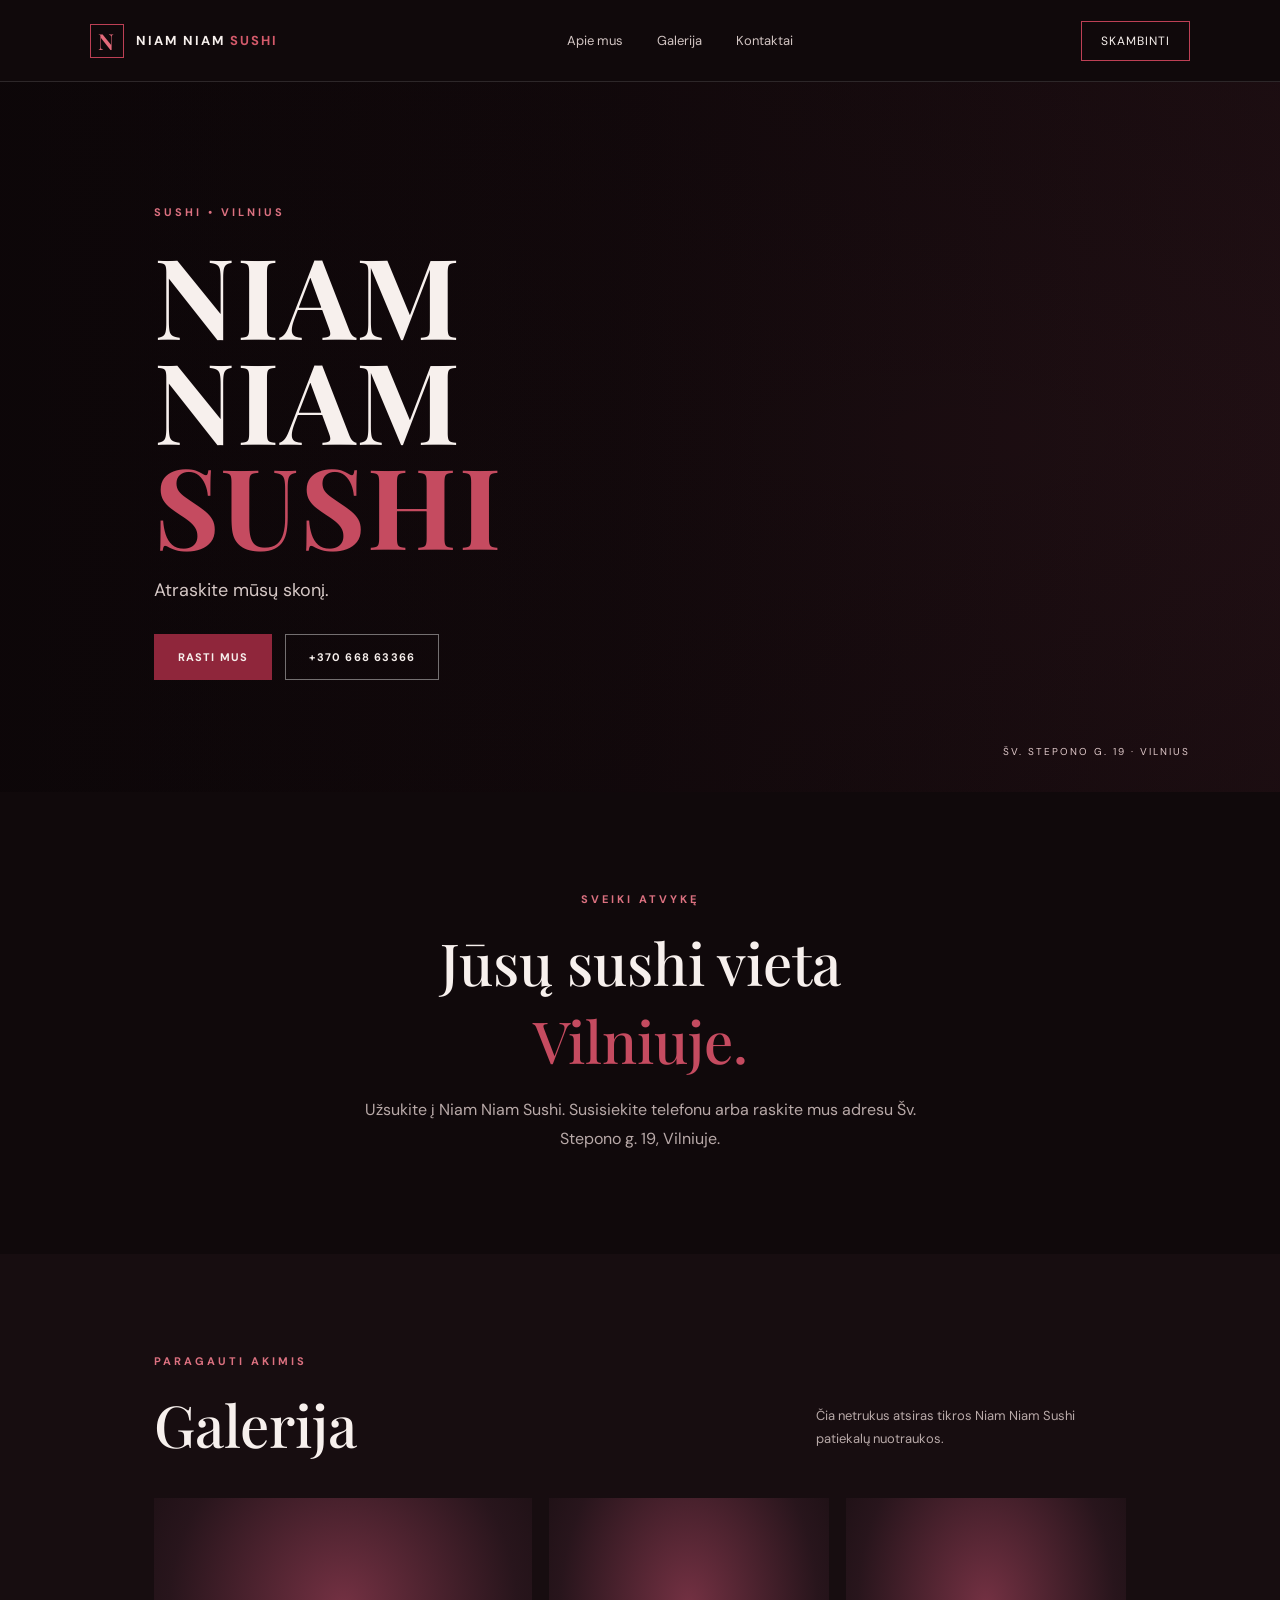
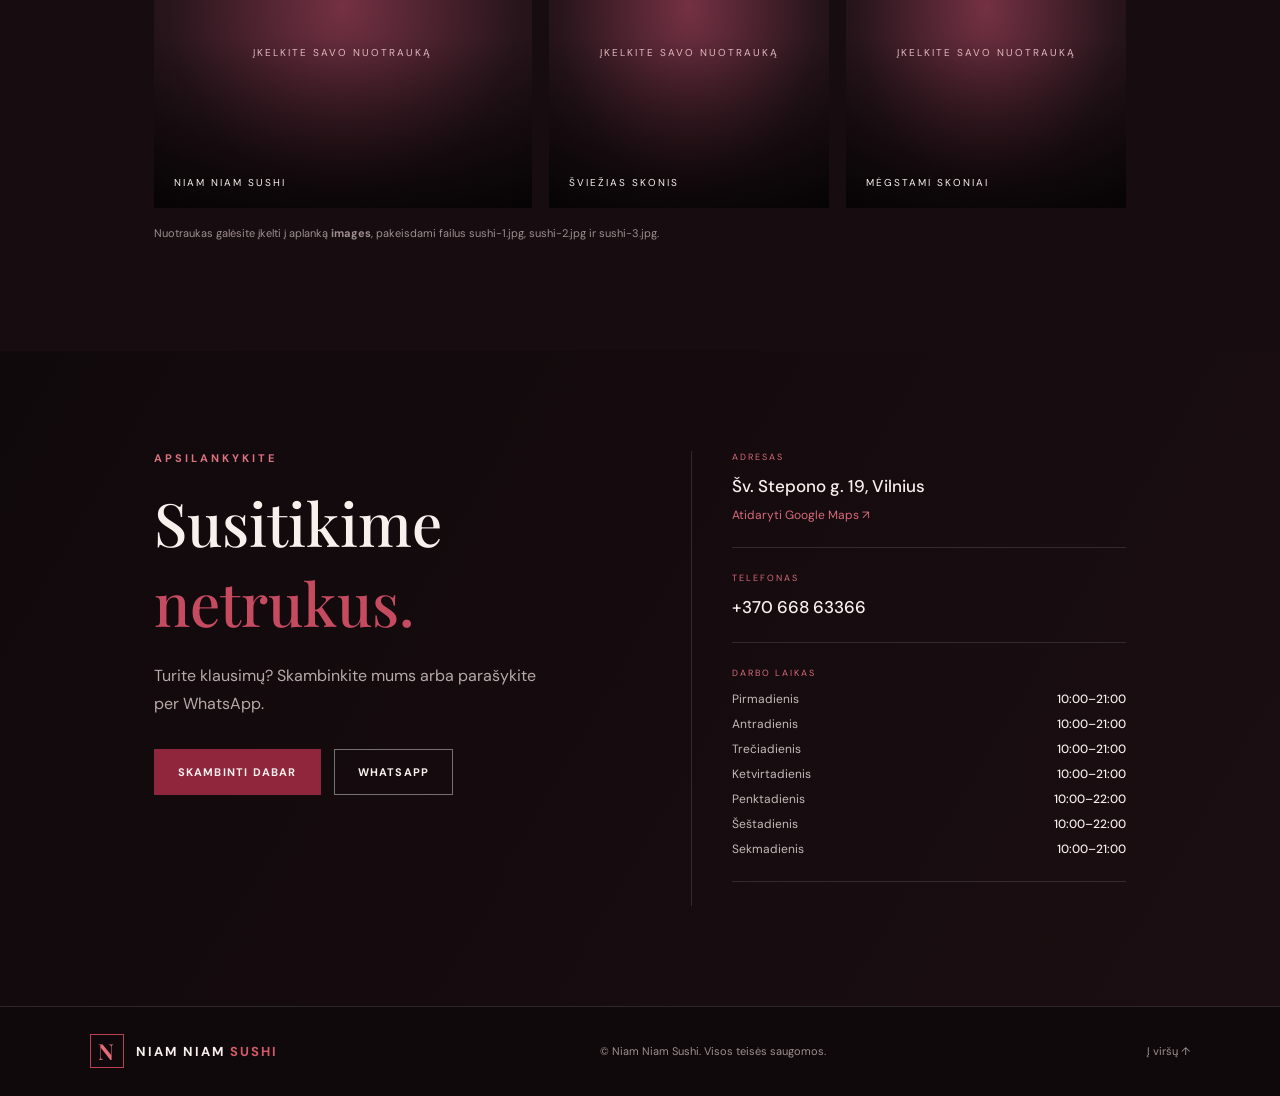
==== index.html @ 1e852a5a "Add files via upload" ====
<!doctype html>
<html lang="lt">
<head>
  <meta charset="utf-8">
  <meta name="viewport" content="width=device-width, initial-scale=1">
  <meta name="theme-color" content="#13090c">
  <meta name="description" content="Niam Niam Sushi – sushi Vilniuje. Peržiūrėkite informaciją, susisiekite ir raskite mus Šv. Stepono g. 19.">
  <title>Niam Niam Sushi | Sushi Vilniuje</title>
  <link rel="stylesheet" href="style.css">
</head>
<body>
  <header class="topbar">
    <a class="brand" href="#pradzia" aria-label="Niam Niam Sushi – pradžia">
      <span class="brand-mark">N</span>
      <span>NIAM NIAM <em>SUSHI</em></span>
    </a>
    <nav aria-label="Pagrindinis meniu">
      <a href="#apie">Apie mus</a>
      <a href="#galerija">Galerija</a>
      <a href="#kontaktai">Kontaktai</a>
    </nav>
    <a class="nav-call" href="tel:+37066863366">Skambinti</a>
  </header>

  <main>
    <section class="hero" id="pradzia">
      <div class="hero-shade"></div>
      <div class="hero-content">
        <p class="eyebrow">SUSHI • VILNIUS</p>
        <h1>NIAM NIAM<br><span>SUSHI</span></h1>
        <p class="hero-copy">Atraskite mūsų skonį.</p>
        <div class="hero-actions">
          <a class="button button-primary" href="#kontaktai">Rasti mus</a>
          <a class="button button-outline" href="tel:+37066863366">+370 668 63366</a>
        </div>
      </div>
      <div class="hero-note">ŠV. STEPONO G. 19 · VILNIUS</div>
    </section>

    <section class="intro section" id="apie">
      <div class="section-kicker">SVEIKI ATVYKĘ</div>
      <h2>Jūsų sushi vieta <span>Vilniuje.</span></h2>
      <p class="intro-text">Užsukite į Niam Niam Sushi. Susisiekite telefonu arba raskite mus adresu Šv. Stepono g. 19, Vilniuje.</p>
    </section>

    <section class="gallery section" id="galerija">
      <div class="section-heading">
        <div>
          <div class="section-kicker">PARAGAUTI AKIMIS</div>
          <h2>Galerija</h2>
        </div>
        <p>Čia netrukus atsiras tikros Niam Niam Sushi patiekalų nuotraukos.</p>
      </div>
      <div class="photo-grid">
        <figure class="photo photo-large">
          <img src="images/sushi-1.jpg" alt="Niam Niam Sushi patiekalas" onerror="this.style.display='none'; this.parentElement.classList.add('photo-placeholder');">
          <figcaption>NIAM NIAM SUSHI</figcaption>
        </figure>
        <figure class="photo">
          <img src="images/sushi-2.jpg" alt="Sushi patiekalas" onerror="this.style.display='none'; this.parentElement.classList.add('photo-placeholder');">
          <figcaption>ŠVIEŽIAS SKONIS</figcaption>
        </figure>
        <figure class="photo">
          <img src="images/sushi-3.jpg" alt="Sushi rinkinys" onerror="this.style.display='none'; this.parentElement.classList.add('photo-placeholder');">
          <figcaption>MĖGSTAMI SKONIAI</figcaption>
        </figure>
      </div>
      <p class="photo-tip">Nuotraukas galėsite įkelti į aplanką <strong>images</strong>, pakeisdami failus sushi-1.jpg, sushi-2.jpg ir sushi-3.jpg.</p>
    </section>

    <section class="contact section" id="kontaktai">
      <div class="contact-copy">
        <div class="section-kicker">APSILANKYKITE</div>
        <h2>Susitikime <span>netrukus.</span></h2>
        <p>Turite klausimų? Skambinkite mums arba parašykite per WhatsApp.</p>
        <div class="contact-buttons">
          <a class="button button-primary" href="tel:+37066863366">Skambinti dabar</a>
          <a class="button button-outline" href="https://wa.me/37066863366" target="_blank" rel="noopener">WhatsApp</a>
        </div>
      </div>
      <div class="details">
        <div class="detail">
          <span class="detail-label">ADRESAS</span>
          <strong>Šv. Stepono g. 19, Vilnius</strong>
          <a href="https://www.google.com/maps/search/?api=1&query=Sv.+Stepono+g.+19,+Vilnius" target="_blank" rel="noopener">Atidaryti Google Maps ↗</a>
        </div>
        <div class="detail">
          <span class="detail-label">TELEFONAS</span>
          <a class="detail-phone" href="tel:+37066863366">+370 668 63366</a>
        </div>
        <div class="detail">
          <span class="detail-label">DARBO LAIKAS</span>
          <div class="hours">
            <div><span>Pirmadienis</span><b>10:00–21:00</b></div>
            <div><span>Antradienis</span><b>10:00–21:00</b></div>
            <div><span>Trečiadienis</span><b>10:00–21:00</b></div>
            <div><span>Ketvirtadienis</span><b>10:00–21:00</b></div>
            <div><span>Penktadienis</span><b>10:00–22:00</b></div>
            <div><span>Šeštadienis</span><b>10:00–22:00</b></div>
            <div><span>Sekmadienis</span><b>10:00–21:00</b></div>
          </div>
        </div>
      </div>
    </section>
  </main>

  <footer>
    <a class="brand footer-brand" href="#pradzia"><span class="brand-mark">N</span><span>NIAM NIAM <em>SUSHI</em></span></a>
    <p>© <span id="year"></span> Niam Niam Sushi. Visos teisės saugomos.</p>
    <a href="#pradzia">Į viršų ↑</a>
  </footer>
  <script src="script.js"></script>
</body>
</html>
---- style.css ----
@import url('https://fonts.googleapis.com/css2?family=DM+Sans:wght@400;500;600;700&family=Playfair+Display:wght@500;600;700&display=swap');
:root{--bg:#10090b;--panel:#1a1013;--red:#8f263b;--red2:#bd4055;--text:#f7f0ed;--muted:#b8a9a8;--line:rgba(255,255,255,.12)}
*{box-sizing:border-box}html{scroll-behavior:smooth}body{margin:0;background:var(--bg);color:var(--text);font-family:'DM Sans',sans-serif}a{color:inherit;text-decoration:none}.topbar{height:82px;padding:0 7vw;display:flex;align-items:center;justify-content:space-between;background:#10090b;position:relative;z-index:5;border-bottom:1px solid var(--line)}.brand{display:flex;align-items:center;gap:12px;font-weight:700;letter-spacing:2px;font-size:13px}.brand em{color:#d45a6b;font-style:normal}.brand-mark{width:34px;height:34px;border:1px solid var(--red2);display:grid;place-items:center;color:#e66b7b;font-family:'Playfair Display',serif;font-size:22px}.topbar nav{display:flex;gap:34px;color:#d2c5c3;font-size:13px}.topbar nav a:hover,footer a:hover{color:#e66b7b}.nav-call{border:1px solid var(--red2);padding:11px 19px;font-size:12px;letter-spacing:1px;text-transform:uppercase}.hero{min-height:590px;height:calc(88vh - 82px);max-height:790px;position:relative;display:flex;align-items:center;padding:0 12vw;overflow:hidden;background:linear-gradient(90deg,rgba(12,6,8,.97),rgba(12,6,8,.72) 48%,rgba(12,6,8,.12)),url('images/hero.jpg') center/cover no-repeat,#241116}.hero-shade{position:absolute;inset:0;background:radial-gradient(ellipse at 75% 50%,transparent 0%,rgba(12,6,8,.18) 55%,rgba(12,6,8,.35) 100%);pointer-events:none}.hero-content{position:relative;max-width:620px}.eyebrow,.section-kicker{font-size:11px;letter-spacing:3px;color:#dc7180;font-weight:700}.hero h1{font-family:'Playfair Display',serif;font-size:clamp(58px,9vw,112px);line-height:.94;letter-spacing:2px;margin:22px 0}.hero h1 span,h2 span{color:#c54b60}.hero-copy{font-size:18px;color:#d5c7c5;margin-bottom:32px}.hero-actions,.contact-buttons{display:flex;gap:13px;flex-wrap:wrap}.button{display:inline-flex;align-items:center;justify-content:center;padding:15px 23px;font-size:11px;font-weight:700;letter-spacing:1.2px;text-transform:uppercase;transition:.2s}.button-primary{background:var(--red);border:1px solid var(--red)}.button-primary:hover{background:var(--red2)}.button-outline{border:1px solid rgba(255,255,255,.42)}.button-outline:hover{border-color:#e66b7b;color:#f28a98}.hero-note{position:absolute;right:7vw;bottom:34px;font-size:10px;letter-spacing:2px;color:#e0c9ca}.section{padding:100px 12vw}.intro{text-align:center;max-width:900px;margin:auto}.section h2{font-family:'Playfair Display',serif;font-size:clamp(36px,5vw,58px);font-weight:500;margin:17px 0}.intro-text{max-width:610px;margin:0 auto;color:var(--muted);font-size:16px;line-height:1.8}.gallery{background:#170d10}.section-heading{display:flex;justify-content:space-between;align-items:end;gap:30px;margin-bottom:35px}.section-heading h2{margin-bottom:0}.section-heading>p{max-width:310px;color:var(--muted);font-size:13px;line-height:1.7}.photo-grid{display:grid;grid-template-columns:1.35fr 1fr 1fr;gap:17px}.photo{margin:0;position:relative;min-height:260px;height:310px;background:linear-gradient(145deg,#42202a,#1b1014 70%);overflow:hidden}.photo-large{height:310px}.photo img{width:100%;height:100%;object-fit:cover;display:block;transition:transform .5s}.photo:hover img{transform:scale(1.04)}.photo:after{content:"";position:absolute;inset:45% 0 0;background:linear-gradient(transparent,rgba(0,0,0,.72));pointer-events:none}.photo figcaption{position:absolute;bottom:19px;left:20px;z-index:1;font-size:10px;letter-spacing:2px}.photo-placeholder{background:radial-gradient(ellipse at 50% 35%,#743143,#28151c 65%,#160d10)}.photo-placeholder:before{content:"ĮKELKITE SAVO NUOTRAUKĄ";position:absolute;inset:0;display:grid;place-items:center;color:#f1c5cb;font-size:10px;letter-spacing:2px}.photo-tip{color:#9e8e90;font-size:11px;margin-top:18px}.contact{display:grid;grid-template-columns:1fr 1fr;gap:8vw;background:linear-gradient(120deg,#10090b,#1b0e12)}.contact-copy h2{font-size:clamp(38px,5vw,60px)}.contact-copy>p{color:var(--muted);line-height:1.8;max-width:390px;margin:20px 0 30px}.details{border-left:1px solid var(--line);padding-left:40px}.detail{padding:0 0 24px;margin-bottom:24px;border-bottom:1px solid var(--line)}.detail-label{display:block;font-size:9px;letter-spacing:2px;color:#d66b7a;margin-bottom:12px}.detail strong,.detail-phone{font-size:17px;font-weight:500}.detail>a:not(.detail-phone){display:block;color:#d66b7a;font-size:12px;margin-top:10px}.hours{display:grid;gap:9px}.hours div{display:flex;justify-content:space-between;gap:20px;font-size:12px;color:#c6b9b8}.hours b{color:#f6eeeb;font-weight:500;white-space:nowrap}footer{min-height:90px;padding:25px 7vw;display:flex;align-items:center;justify-content:space-between;gap:20px;border-top:1px solid var(--line);color:#9e9090;font-size:11px}footer p{margin:0}.footer-brand{color:var(--text)}
@media(max-width:760px){.topbar{height:70px;padding:0 5vw}.topbar nav{display:none}.nav-call{padding:9px 12px;font-size:10px}.hero{height:650px;min-height:570px;padding:0 7vw;background-position:60% center}.hero h1{font-size:clamp(55px,16vw,88px)}.hero-note{right:7vw;font-size:8px}.section{padding:72px 7vw}.section-heading{display:block}.section-heading>p{margin-top:14px}.photo-grid{grid-template-columns:1fr 1fr}.photo-large{grid-column:1/-1}.photo,.photo-large{height:230px;min-height:210px}.contact{grid-template-columns:1fr;gap:45px}.details{border-left:0;border-top:1px solid var(--line);padding:30px 0 0}footer{flex-wrap:wrap;padding:24px 7vw}footer p{order:3;width:100%}}
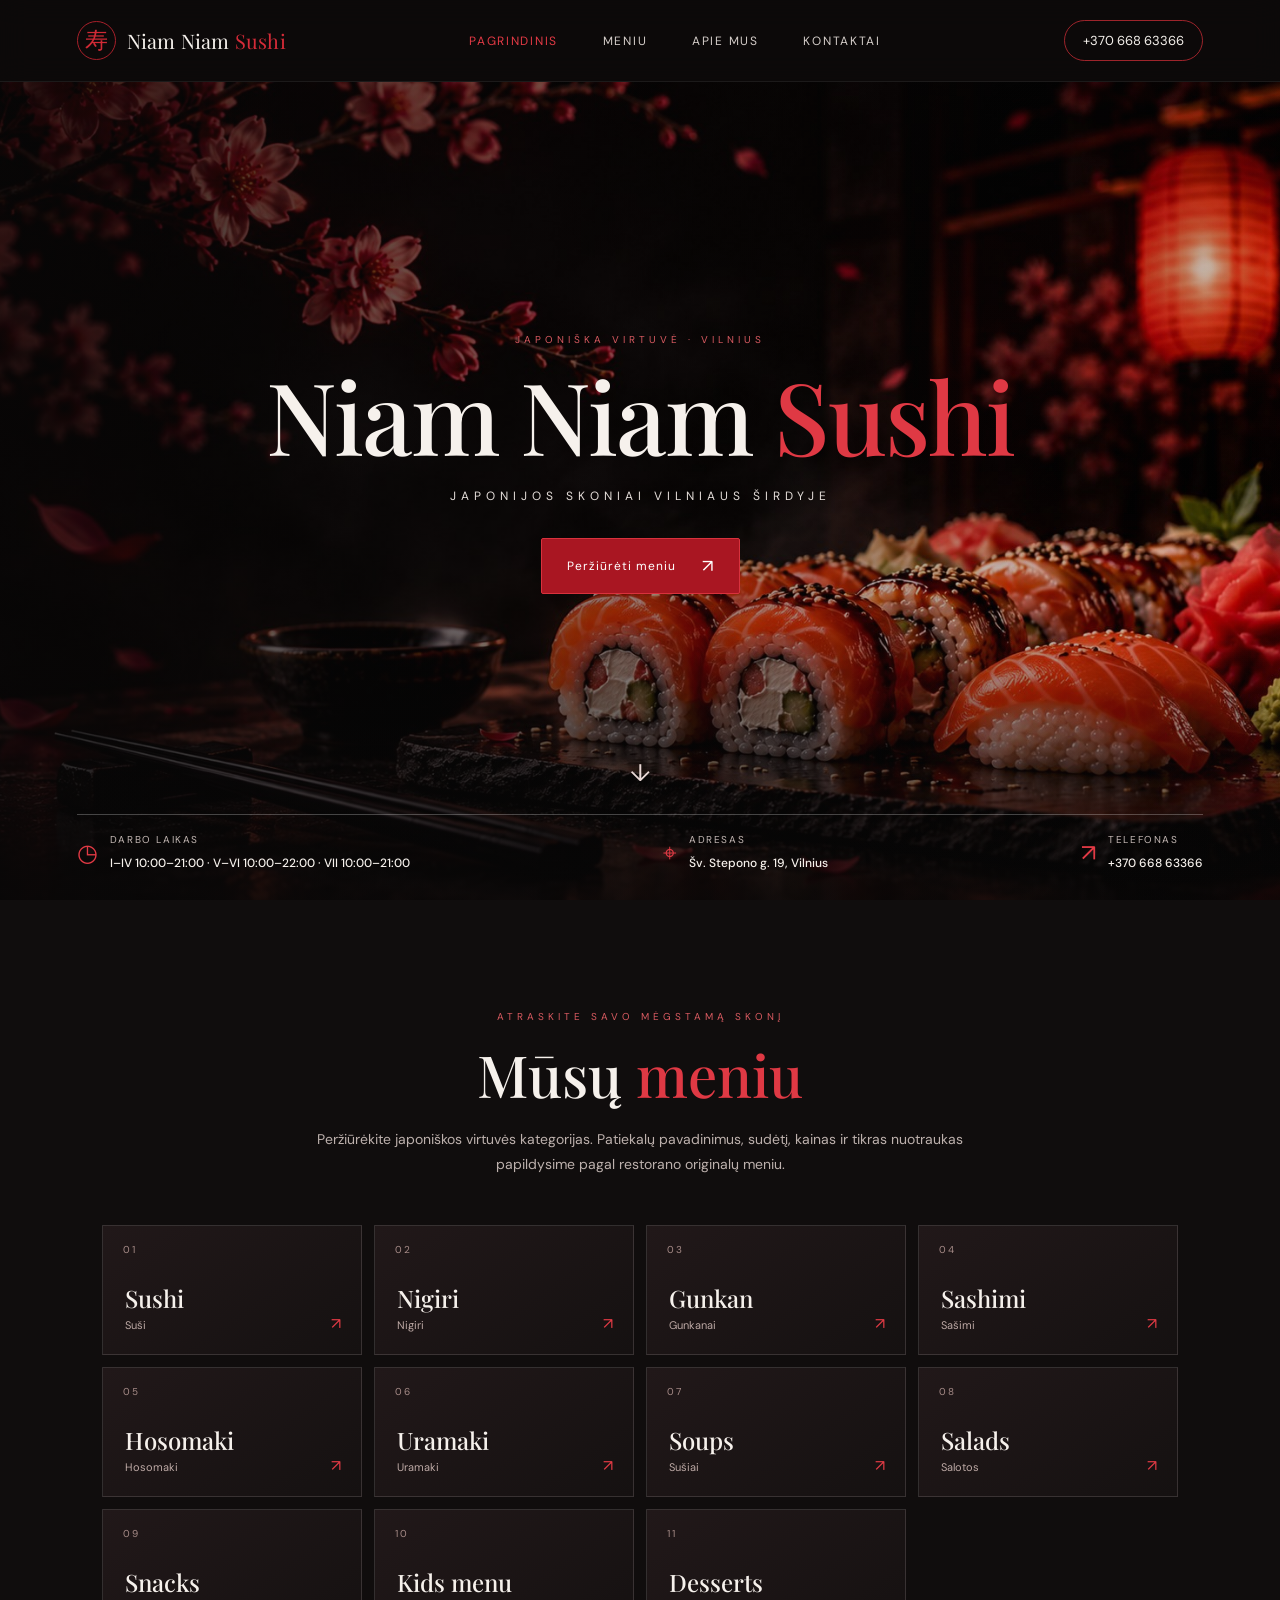
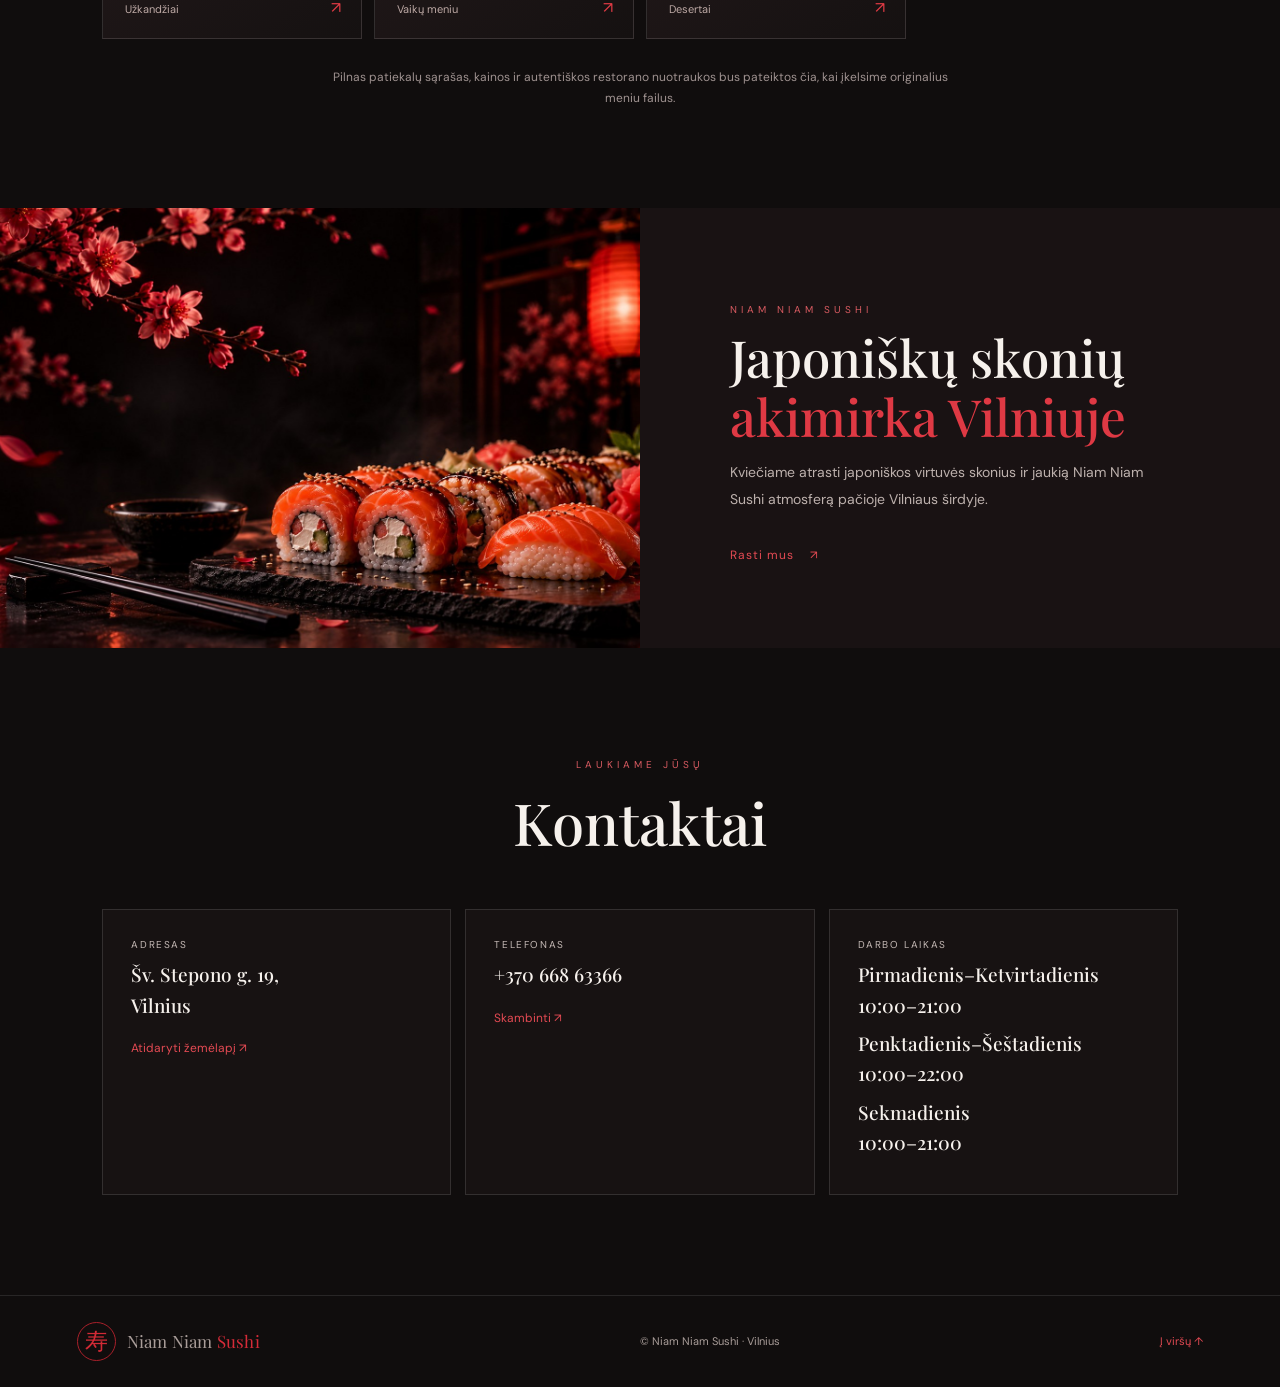
==== commit b77b6619: "Add files via upload" ====
--- a/index.html
+++ b/index.html
@@ -3,112 +3,93 @@
 <head>
   <meta charset="utf-8">
   <meta name="viewport" content="width=device-width, initial-scale=1">
-  <meta name="theme-color" content="#13090c">
-  <meta name="description" content="Niam Niam Sushi – sushi Vilniuje. Peržiūrėkite informaciją, susisiekite ir raskite mus Šv. Stepono g. 19.">
-  <title>Niam Niam Sushi | Sushi Vilniuje</title>
+  <meta name="theme-color" content="#100d0d">
+  <meta name="description" content="Niam Niam Sushi – japoniška virtuvė Vilniuje. Šv. Stepono g. 19.">
+  <title>Niam Niam Sushi | Japoniška virtuvė Vilniuje</title>
+  <link rel="preconnect" href="https://fonts.googleapis.com">
+  <link rel="preconnect" href="https://fonts.gstatic.com" crossorigin>
+  <link href="https://fonts.googleapis.com/css2?family=DM+Sans:wght@400;500;600;700&family=Playfair+Display:wght@500;600;700&display=swap" rel="stylesheet">
   <link rel="stylesheet" href="style.css">
 </head>
 <body>
-  <header class="topbar">
-    <a class="brand" href="#pradzia" aria-label="Niam Niam Sushi – pradžia">
-      <span class="brand-mark">N</span>
-      <span>NIAM NIAM <em>SUSHI</em></span>
+  <header class="site-header">
+    <a class="brand" href="#home" aria-label="Niam Niam Sushi – pradžia">
+      <span class="brand-mark">寿</span>
+      <span class="brand-name">Niam Niam <em>Sushi</em></span>
     </a>
-    <nav aria-label="Pagrindinis meniu">
-      <a href="#apie">Apie mus</a>
-      <a href="#galerija">Galerija</a>
-      <a href="#kontaktai">Kontaktai</a>
+    <button class="menu-toggle" aria-label="Atidaryti meniu" aria-expanded="false">☰</button>
+    <nav class="main-nav" id="main-nav">
+      <a class="active" href="#home">Pagrindinis</a>
+      <a href="#menu">Meniu</a>
+      <a href="#about">Apie mus</a>
+      <a href="#contacts">Kontaktai</a>
     </nav>
-    <a class="nav-call" href="tel:+37066863366">Skambinti</a>
+    <a class="header-phone" href="tel:+37066863366">+370 668 63366</a>
   </header>
 
   <main>
-    <section class="hero" id="pradzia">
+    <section class="hero" id="home">
       <div class="hero-shade"></div>
       <div class="hero-content">
-        <p class="eyebrow">SUSHI • VILNIUS</p>
-        <h1>NIAM NIAM<br><span>SUSHI</span></h1>
-        <p class="hero-copy">Atraskite mūsų skonį.</p>
-        <div class="hero-actions">
-          <a class="button button-primary" href="#kontaktai">Rasti mus</a>
-          <a class="button button-outline" href="tel:+37066863366">+370 668 63366</a>
-        </div>
+        <p class="eyebrow">JAPONIŠKA VIRTUVĖ · VILNIUS</p>
+        <h1>Niam Niam <span>Sushi</span></h1>
+        <p class="hero-subtitle">Japonijos skoniai Vilniaus širdyje</p>
+        <a class="primary-button" href="#menu">Peržiūrėti meniu <span>↗</span></a>
       </div>
-      <div class="hero-note">ŠV. STEPONO G. 19 · VILNIUS</div>
+      <div class="hero-bottom">
+        <div class="hero-detail"><span class="detail-icon">◷</span><span><small>Darbo laikas</small><strong>I–IV 10:00–21:00 · V–VI 10:00–22:00 · VII 10:00–21:00</strong></span></div>
+        <a class="hero-detail" href="https://www.google.com/maps/search/?api=1&query=Šv.+Stepono+g.+19,+Vilnius" target="_blank" rel="noopener"><span class="detail-icon">⌖</span><span><small>Adresas</small><strong>Šv. Stepono g. 19, Vilnius</strong></span></a>
+        <a class="hero-detail" href="tel:+37066863366"><span class="detail-icon">↗</span><span><small>Telefonas</small><strong>+370 668 63366</strong></span></a>
+      </div>
+      <a class="scroll-cue" href="#menu" aria-label="Slinkti į meniu">↓</a>
     </section>
 
-    <section class="intro section" id="apie">
-      <div class="section-kicker">SVEIKI ATVYKĘ</div>
-      <h2>Jūsų sushi vieta <span>Vilniuje.</span></h2>
-      <p class="intro-text">Užsukite į Niam Niam Sushi. Susisiekite telefonu arba raskite mus adresu Šv. Stepono g. 19, Vilniuje.</p>
+    <section class="menu-section section-wrap" id="menu">
+      <div class="section-heading">
+        <p class="eyebrow">ATRASKITE SAVO MĖGSTAMĄ SKONĮ</p>
+        <h2>Mūsų <span>meniu</span></h2>
+        <p>Peržiūrėkite japoniškos virtuvės kategorijas. Patiekalų pavadinimus, sudėtį, kainas ir tikras nuotraukas papildysime pagal restorano originalų meniu.</p>
+      </div>
+      <div class="category-grid">
+        <a href="#sushi" class="category-card"><span>01</span><strong>Sushi</strong><small>Suši</small><b>↗</b></a>
+        <a href="#nigiri" class="category-card"><span>02</span><strong>Nigiri</strong><small>Nigiri</small><b>↗</b></a>
+        <a href="#gunkan" class="category-card"><span>03</span><strong>Gunkan</strong><small>Gunkanai</small><b>↗</b></a>
+        <a href="#sashimi" class="category-card"><span>04</span><strong>Sashimi</strong><small>Sašimi</small><b>↗</b></a>
+        <a href="#hosomaki" class="category-card"><span>05</span><strong>Hosomaki</strong><small>Hosomaki</small><b>↗</b></a>
+        <a href="#uramaki" class="category-card"><span>06</span><strong>Uramaki</strong><small>Uramaki</small><b>↗</b></a>
+        <a href="#soups" class="category-card"><span>07</span><strong>Soups</strong><small>Sušiai</small><b>↗</b></a>
+        <a href="#salads" class="category-card"><span>08</span><strong>Salads</strong><small>Salotos</small><b>↗</b></a>
+        <a href="#snacks" class="category-card"><span>09</span><strong>Snacks</strong><small>Užkandžiai</small><b>↗</b></a>
+        <a href="#kids" class="category-card"><span>10</span><strong>Kids menu</strong><small>Vaikų meniu</small><b>↗</b></a>
+        <a href="#desserts" class="category-card"><span>11</span><strong>Desserts</strong><small>Desertai</small><b>↗</b></a>
+      </div>
+      <p class="menu-note">Pilnas patiekalų sąrašas, kainos ir autentiškos restorano nuotraukos bus pateiktos čia, kai įkelsime originalius meniu failus.</p>
     </section>
 
-    <section class="gallery section" id="galerija">
-      <div class="section-heading">
-        <div>
-          <div class="section-kicker">PARAGAUTI AKIMIS</div>
-          <h2>Galerija</h2>
-        </div>
-        <p>Čia netrukus atsiras tikros Niam Niam Sushi patiekalų nuotraukos.</p>
+    <section class="about-section" id="about">
+      <div class="about-image" role="img" aria-label="Japoniškos virtuvės atmosfera"></div>
+      <div class="about-copy">
+        <p class="eyebrow">NIAM NIAM SUSHI</p>
+        <h2>Japoniškų skonių<br><span>akimirka Vilniuje</span></h2>
+        <p>Kviečiame atrasti japoniškos virtuvės skonius ir jaukią Niam Niam Sushi atmosferą pačioje Vilniaus širdyje.</p>
+        <a class="text-link" href="#contacts">Rasti mus <span>↗</span></a>
       </div>
-      <div class="photo-grid">
-        <figure class="photo photo-large">
-          <img src="images/sushi-1.jpg" alt="Niam Niam Sushi patiekalas" onerror="this.style.display='none'; this.parentElement.classList.add('photo-placeholder');">
-          <figcaption>NIAM NIAM SUSHI</figcaption>
-        </figure>
-        <figure class="photo">
-          <img src="images/sushi-2.jpg" alt="Sushi patiekalas" onerror="this.style.display='none'; this.parentElement.classList.add('photo-placeholder');">
-          <figcaption>ŠVIEŽIAS SKONIS</figcaption>
-        </figure>
-        <figure class="photo">
-          <img src="images/sushi-3.jpg" alt="Sushi rinkinys" onerror="this.style.display='none'; this.parentElement.classList.add('photo-placeholder');">
-          <figcaption>MĖGSTAMI SKONIAI</figcaption>
-        </figure>
-      </div>
-      <p class="photo-tip">Nuotraukas galėsite įkelti į aplanką <strong>images</strong>, pakeisdami failus sushi-1.jpg, sushi-2.jpg ir sushi-3.jpg.</p>
     </section>
 
-    <section class="contact section" id="kontaktai">
-      <div class="contact-copy">
-        <div class="section-kicker">APSILANKYKITE</div>
-        <h2>Susitikime <span>netrukus.</span></h2>
-        <p>Turite klausimų? Skambinkite mums arba parašykite per WhatsApp.</p>
-        <div class="contact-buttons">
-          <a class="button button-primary" href="tel:+37066863366">Skambinti dabar</a>
-          <a class="button button-outline" href="https://wa.me/37066863366" target="_blank" rel="noopener">WhatsApp</a>
-        </div>
+    <section class="contacts-section section-wrap" id="contacts">
+      <div class="section-heading">
+        <p class="eyebrow">LAUKIAME JŪSŲ</p>
+        <h2>Kontaktai</h2>
       </div>
-      <div class="details">
-        <div class="detail">
-          <span class="detail-label">ADRESAS</span>
-          <strong>Šv. Stepono g. 19, Vilnius</strong>
-          <a href="https://www.google.com/maps/search/?api=1&query=Sv.+Stepono+g.+19,+Vilnius" target="_blank" rel="noopener">Atidaryti Google Maps ↗</a>
-        </div>
-        <div class="detail">
-          <span class="detail-label">TELEFONAS</span>
-          <a class="detail-phone" href="tel:+37066863366">+370 668 63366</a>
-        </div>
-        <div class="detail">
-          <span class="detail-label">DARBO LAIKAS</span>
-          <div class="hours">
-            <div><span>Pirmadienis</span><b>10:00–21:00</b></div>
-            <div><span>Antradienis</span><b>10:00–21:00</b></div>
-            <div><span>Trečiadienis</span><b>10:00–21:00</b></div>
-            <div><span>Ketvirtadienis</span><b>10:00–21:00</b></div>
-            <div><span>Penktadienis</span><b>10:00–22:00</b></div>
-            <div><span>Šeštadienis</span><b>10:00–22:00</b></div>
-            <div><span>Sekmadienis</span><b>10:00–21:00</b></div>
-          </div>
-        </div>
+      <div class="contact-grid">
+        <div class="contact-card"><small>Adresas</small><strong>Šv. Stepono g. 19,<br>Vilnius</strong><a href="https://www.google.com/maps/search/?api=1&query=Šv.+Stepono+g.+19,+Vilnius" target="_blank" rel="noopener">Atidaryti žemėlapį ↗</a></div>
+        <div class="contact-card"><small>Telefonas</small><strong>+370 668 63366</strong><a href="tel:+37066863366">Skambinti ↗</a></div>
+        <div class="contact-card"><small>Darbo laikas</small><strong>Pirmadienis–Ketvirtadienis<br>10:00–21:00</strong><strong>Penktadienis–Šeštadienis<br>10:00–22:00</strong><strong>Sekmadienis<br>10:00–21:00</strong></div>
       </div>
     </section>
   </main>
 
-  <footer>
-    <a class="brand footer-brand" href="#pradzia"><span class="brand-mark">N</span><span>NIAM NIAM <em>SUSHI</em></span></a>
-    <p>© <span id="year"></span> Niam Niam Sushi. Visos teisės saugomos.</p>
-    <a href="#pradzia">Į viršų ↑</a>
-  </footer>
+  <footer class="site-footer"><a class="brand" href="#home"><span class="brand-mark">寿</span><span class="brand-name">Niam Niam <em>Sushi</em></span></a><span>© Niam Niam Sushi · Vilnius</span><a href="#home">Į viršų ↑</a></footer>
   <script src="script.js"></script>
 </body>
-</html>
+</html>
--- a/style.css
+++ b/style.css
@@ -1,4 +1 @@
-@import url('https://fonts.googleapis.com/css2?family=DM+Sans:wght@400;500;600;700&family=Playfair+Display:wght@500;600;700&display=swap');
-:root{--bg:#10090b;--panel:#1a1013;--red:#8f263b;--red2:#bd4055;--text:#f7f0ed;--muted:#b8a9a8;--line:rgba(255,255,255,.12)}
-*{box-sizing:border-box}html{scroll-behavior:smooth}body{margin:0;background:var(--bg);color:var(--text);font-family:'DM Sans',sans-serif}a{color:inherit;text-decoration:none}.topbar{height:82px;padding:0 7vw;display:flex;align-items:center;justify-content:space-between;background:#10090b;position:relative;z-index:5;border-bottom:1px solid var(--line)}.brand{display:flex;align-items:center;gap:12px;font-weight:700;letter-spacing:2px;font-size:13px}.brand em{color:#d45a6b;font-style:normal}.brand-mark{width:34px;height:34px;border:1px solid var(--red2);display:grid;place-items:center;color:#e66b7b;font-family:'Playfair Display',serif;font-size:22px}.topbar nav{display:flex;gap:34px;color:#d2c5c3;font-size:13px}.topbar nav a:hover,footer a:hover{color:#e66b7b}.nav-call{border:1px solid var(--red2);padding:11px 19px;font-size:12px;letter-spacing:1px;text-transform:uppercase}.hero{min-height:590px;height:calc(88vh - 82px);max-height:790px;position:relative;display:flex;align-items:center;padding:0 12vw;overflow:hidden;background:linear-gradient(90deg,rgba(12,6,8,.97),rgba(12,6,8,.72) 48%,rgba(12,6,8,.12)),url('images/hero.jpg') center/cover no-repeat,#241116}.hero-shade{position:absolute;inset:0;background:radial-gradient(ellipse at 75% 50%,transparent 0%,rgba(12,6,8,.18) 55%,rgba(12,6,8,.35) 100%);pointer-events:none}.hero-content{position:relative;max-width:620px}.eyebrow,.section-kicker{font-size:11px;letter-spacing:3px;color:#dc7180;font-weight:700}.hero h1{font-family:'Playfair Display',serif;font-size:clamp(58px,9vw,112px);line-height:.94;letter-spacing:2px;margin:22px 0}.hero h1 span,h2 span{color:#c54b60}.hero-copy{font-size:18px;color:#d5c7c5;margin-bottom:32px}.hero-actions,.contact-buttons{display:flex;gap:13px;flex-wrap:wrap}.button{display:inline-flex;align-items:center;justify-content:center;padding:15px 23px;font-size:11px;font-weight:700;letter-spacing:1.2px;text-transform:uppercase;transition:.2s}.button-primary{background:var(--red);border:1px solid var(--red)}.button-primary:hover{background:var(--red2)}.button-outline{border:1px solid rgba(255,255,255,.42)}.button-outline:hover{border-color:#e66b7b;color:#f28a98}.hero-note{position:absolute;right:7vw;bottom:34px;font-size:10px;letter-spacing:2px;color:#e0c9ca}.section{padding:100px 12vw}.intro{text-align:center;max-width:900px;margin:auto}.section h2{font-family:'Playfair Display',serif;font-size:clamp(36px,5vw,58px);font-weight:500;margin:17px 0}.intro-text{max-width:610px;margin:0 auto;color:var(--muted);font-size:16px;line-height:1.8}.gallery{background:#170d10}.section-heading{display:flex;justify-content:space-between;align-items:end;gap:30px;margin-bottom:35px}.section-heading h2{margin-bottom:0}.section-heading>p{max-width:310px;color:var(--muted);font-size:13px;line-height:1.7}.photo-grid{display:grid;grid-template-columns:1.35fr 1fr 1fr;gap:17px}.photo{margin:0;position:relative;min-height:260px;height:310px;background:linear-gradient(145deg,#42202a,#1b1014 70%);overflow:hidden}.photo-large{height:310px}.photo img{width:100%;height:100%;object-fit:cover;display:block;transition:transform .5s}.photo:hover img{transform:scale(1.04)}.photo:after{content:"";position:absolute;inset:45% 0 0;background:linear-gradient(transparent,rgba(0,0,0,.72));pointer-events:none}.photo figcaption{position:absolute;bottom:19px;left:20px;z-index:1;font-size:10px;letter-spacing:2px}.photo-placeholder{background:radial-gradient(ellipse at 50% 35%,#743143,#28151c 65%,#160d10)}.photo-placeholder:before{content:"ĮKELKITE SAVO NUOTRAUKĄ";position:absolute;inset:0;display:grid;place-items:center;color:#f1c5cb;font-size:10px;letter-spacing:2px}.photo-tip{color:#9e8e90;font-size:11px;margin-top:18px}.contact{display:grid;grid-template-columns:1fr 1fr;gap:8vw;background:linear-gradient(120deg,#10090b,#1b0e12)}.contact-copy h2{font-size:clamp(38px,5vw,60px)}.contact-copy>p{color:var(--muted);line-height:1.8;max-width:390px;margin:20px 0 30px}.details{border-left:1px solid var(--line);padding-left:40px}.detail{padding:0 0 24px;margin-bottom:24px;border-bottom:1px solid var(--line)}.detail-label{display:block;font-size:9px;letter-spacing:2px;color:#d66b7a;margin-bottom:12px}.detail strong,.detail-phone{font-size:17px;font-weight:500}.detail>a:not(.detail-phone){display:block;color:#d66b7a;font-size:12px;margin-top:10px}.hours{display:grid;gap:9px}.hours div{display:flex;justify-content:space-between;gap:20px;font-size:12px;color:#c6b9b8}.hours b{color:#f6eeeb;font-weight:500;white-space:nowrap}footer{min-height:90px;padding:25px 7vw;display:flex;align-items:center;justify-content:space-between;gap:20px;border-top:1px solid var(--line);color:#9e9090;font-size:11px}footer p{margin:0}.footer-brand{color:var(--text)}
-@media(max-width:760px){.topbar{height:70px;padding:0 5vw}.topbar nav{display:none}.nav-call{padding:9px 12px;font-size:10px}.hero{height:650px;min-height:570px;padding:0 7vw;background-position:60% center}.hero h1{font-size:clamp(55px,16vw,88px)}.hero-note{right:7vw;font-size:8px}.section{padding:72px 7vw}.section-heading{display:block}.section-heading>p{margin-top:14px}.photo-grid{grid-template-columns:1fr 1fr}.photo-large{grid-column:1/-1}.photo,.photo-large{height:230px;min-height:210px}.contact{grid-template-columns:1fr;gap:45px}.details{border-left:0;border-top:1px solid var(--line);padding:30px 0 0}footer{flex-wrap:wrap;padding:24px 7vw}footer p{order:3;width:100%}}
+*{box-sizing:border-box}html{scroll-behavior:smooth;scroll-padding-top:84px}body{margin:0;background:#100d0d;color:#f6f1ec;font-family:"DM Sans",sans-serif}a{color:inherit;text-decoration:none}.site-header{height:82px;padding:0 clamp(20px,6vw,88px);display:flex;align-items:center;justify-content:space-between;gap:28px;background:rgba(12,10,10,.94);position:sticky;top:0;z-index:20;border-bottom:1px solid rgba(255,255,255,.07);backdrop-filter:blur(14px)}.brand{display:flex;align-items:center;gap:11px;white-space:nowrap}.brand-mark{width:39px;height:39px;border:1px solid #a8202a;border-radius:50%;display:grid;place-items:center;color:#d12a35;font-family:serif;font-size:23px}.brand-name{font-family:"Playfair Display",serif;font-size:20px;letter-spacing:.2px}.brand-name em{color:#d52b38;font-style:normal}.main-nav{display:flex;align-items:center;gap:clamp(18px,3.5vw,54px)}.main-nav a{font-size:12px;letter-spacing:1.7px;text-transform:uppercase;color:#d6ceca;transition:.2s}.main-nav a:hover,.main-nav a.active{color:#e33a45}.header-phone{border:1px solid rgba(220,48,58,.7);border-radius:30px;padding:11px 18px;font-size:13px;white-space:nowrap}.menu-toggle{display:none;background:none;border:0;color:#fff;font-size:26px}.hero{min-height:calc(100vh - 82px);position:relative;display:flex;align-items:center;justify-content:center;padding:90px 6vw 130px;background:#100d0d url("images/hero.jpg") center 54%/cover no-repeat;isolation:isolate}.hero-shade{position:absolute;inset:0;background:linear-gradient(90deg,rgba(8,7,7,.78),rgba(8,7,7,.43) 48%,rgba(8,7,7,.1)),linear-gradient(0deg,rgba(8,7,7,.82),transparent 34%,rgba(8,7,7,.18));z-index:-1}.hero-content{max-width:760px;text-align:center;margin-top:-25px}.eyebrow{font-size:10px;letter-spacing:4px;color:#d95b61;text-transform:uppercase}.hero h1{font-family:"Playfair Display",serif;font-size:clamp(48px,8vw,100px);font-weight:500;line-height:1.02;margin:18px 0 12px;letter-spacing:-2px}.hero h1 span,.section-heading h2 span,.about-copy h2 span{color:#df3944}.hero-subtitle{font-size:12px;letter-spacing:5px;text-transform:uppercase;color:#e5deda;margin:22px 0 34px}.primary-button{display:inline-flex;align-items:center;gap:26px;padding:15px 25px;border:1px solid #d8323d;background:#a91622;color:white;border-radius:2px;font-size:12px;letter-spacing:1px;transition:.25s}.primary-button:hover{background:#d8323d;transform:translateY(-2px)}.primary-button span{font-size:18px}.hero-bottom{position:absolute;bottom:28px;left:6vw;right:6vw;display:flex;justify-content:space-between;gap:18px;padding-top:18px;border-top:1px solid rgba(255,255,255,.25)}.hero-detail{display:flex;align-items:center;gap:12px}.detail-icon{color:#e23a45;font-size:24px}.hero-detail small,.contact-card small{display:block;color:#c5b9b5;font-size:10px;letter-spacing:1.6px;text-transform:uppercase;margin-bottom:5px}.hero-detail strong{font-size:12px;font-weight:500}.scroll-cue{position:absolute;bottom:112px;left:50%;transform:translateX(-50%);color:#e9d9d6;font-size:24px}.section-wrap{padding:100px clamp(22px,8vw,120px)}.section-heading{text-align:center;max-width:680px;margin:0 auto 48px}.section-heading h2,.about-copy h2{font-family:"Playfair Display",serif;font-size:clamp(38px,5vw,58px);font-weight:500;margin:12px 0}.section-heading>p:last-child{color:#bdb1ad;font-size:14px;line-height:1.8}.category-grid{display:grid;grid-template-columns:repeat(4,1fr);gap:12px}.category-card{position:relative;min-height:130px;border:1px solid rgba(255,255,255,.12);padding:22px;background:linear-gradient(145deg,#211819,#151111);display:flex;flex-direction:column;justify-content:flex-end;transition:.25s}.category-card:hover{border-color:#c72c37;background:linear-gradient(145deg,#32191c,#171112);transform:translateY(-3px)}.category-card>span{position:absolute;top:17px;left:20px;color:#a88d89;font-size:10px;letter-spacing:2px}.category-card strong{font-family:"Playfair Display",serif;font-size:24px;font-weight:500}.category-card small{color:#bda9a5;font-size:11px;margin-top:4px}.category-card b{position:absolute;right:20px;bottom:20px;color:#e13b45;font-weight:400}.menu-note{text-align:center;color:#9f9290;font-size:12px;line-height:1.7;margin:28px auto 0;max-width:650px}.about-section{display:grid;grid-template-columns:1fr 1fr;min-height:440px;background:#191213}.about-image{background:url("images/hero.jpg") center/cover;min-height:360px}.about-copy{align-self:center;padding:65px clamp(28px,7vw,100px)}.about-copy h2{font-size:clamp(34px,4vw,52px);line-height:1.15}.about-copy>p:not(.eyebrow){color:#bdb1ad;line-height:1.9;font-size:14px;max-width:440px}.text-link{display:inline-block;margin-top:20px;color:#e34a53;font-size:12px;letter-spacing:1px}.text-link span{margin-left:12px}.contacts-section{background:#100d0d}.contact-grid{display:grid;grid-template-columns:repeat(3,1fr);gap:14px}.contact-card{padding:28px;border:1px solid rgba(255,255,255,.12);background:#171212;min-height:175px}.contact-card strong{display:block;font-family:"Playfair Display",serif;font-weight:500;font-size:19px;line-height:1.6;margin:8px 0}.contact-card a{display:inline-block;color:#e34a53;font-size:12px;margin-top:12px}.site-footer{padding:26px clamp(22px,6vw,88px);border-top:1px solid rgba(255,255,255,.1);display:flex;align-items:center;justify-content:space-between;gap:20px;color:#a99d99;font-size:11px}.site-footer .brand-name{font-size:17px}.site-footer>a:last-child{color:#e34a53}@media(max-width:850px){.site-header{height:72px}.menu-toggle{display:block;order:3}.header-phone{margin-left:auto;padding:9px 12px;font-size:11px}.main-nav{display:none;position:absolute;top:72px;left:0;right:0;background:#100d0d;padding:18px 24px 24px;flex-direction:column;align-items:flex-start;border-bottom:1px solid rgba(255,255,255,.1)}.main-nav.open{display:flex}.hero{min-height:760px;padding-bottom:170px;background-position:58% center}.hero-bottom{display:grid;grid-template-columns:1fr 1fr;bottom:24px}.hero-detail strong{font-size:11px}.scroll-cue{display:none}.category-grid{grid-template-columns:repeat(2,1fr)}.about-section{grid-template-columns:1fr}.about-image{min-height:270px}.about-copy{padding:50px 28px}.contact-grid{grid-template-columns:1fr}.section-wrap{padding-top:72px;padding-bottom:72px}}@media(max-width:480px){.brand-name{font-size:16px}.brand-mark{width:32px;height:32px;font-size:19px}.header-phone{font-size:0;padding:9px 11px}.header-phone:after{content:"☎";font-size:15px}.hero{min-height:720px;padding:70px 20px 185px;background-position:59% center}.hero h1{font-size:54px}.hero-subtitle{font-size:9px;letter-spacing:3px}.hero-bottom{left:20px;right:20px;grid-template-columns:1fr;gap:12px}.hero-detail strong{font-size:11px}.category-grid{gap:8px}.category-card{min-height:116px;padding:16px}.category-card strong{font-size:21px}.site-footer{flex-wrap:wrap}.site-footer>span{order:3;width:100%}}
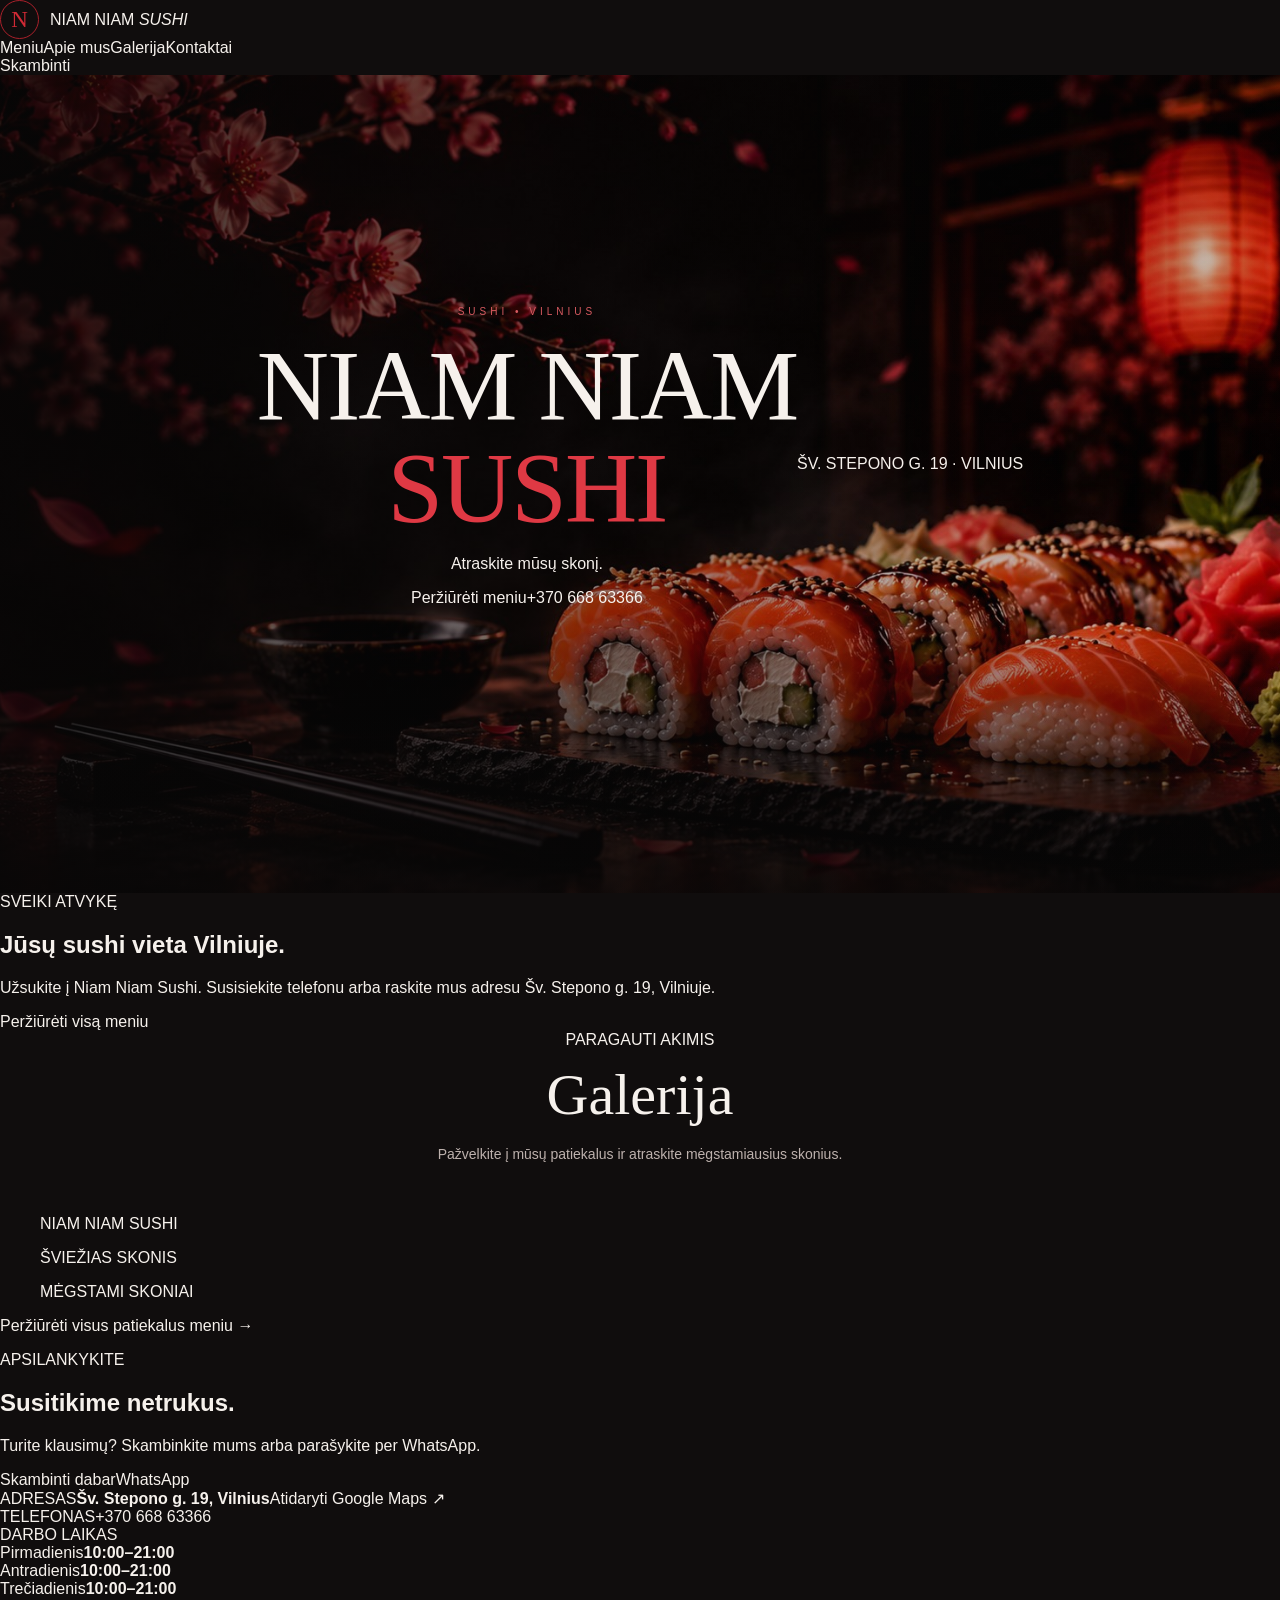
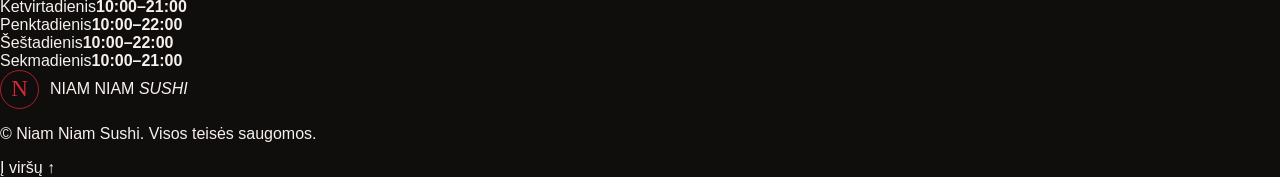
==== commit 632e3bac: "Add files via upload" ====
--- a/index.html
+++ b/index.html
@@ -1,95 +1,8 @@
 <!doctype html>
-<html lang="lt">
-<head>
-  <meta charset="utf-8">
-  <meta name="viewport" content="width=device-width, initial-scale=1">
-  <meta name="theme-color" content="#100d0d">
-  <meta name="description" content="Niam Niam Sushi – japoniška virtuvė Vilniuje. Šv. Stepono g. 19.">
-  <title>Niam Niam Sushi | Japoniška virtuvė Vilniuje</title>
-  <link rel="preconnect" href="https://fonts.googleapis.com">
-  <link rel="preconnect" href="https://fonts.gstatic.com" crossorigin>
-  <link href="https://fonts.googleapis.com/css2?family=DM+Sans:wght@400;500;600;700&family=Playfair+Display:wght@500;600;700&display=swap" rel="stylesheet">
-  <link rel="stylesheet" href="style.css">
-</head>
-<body>
-  <header class="site-header">
-    <a class="brand" href="#home" aria-label="Niam Niam Sushi – pradžia">
-      <span class="brand-mark">寿</span>
-      <span class="brand-name">Niam Niam <em>Sushi</em></span>
-    </a>
-    <button class="menu-toggle" aria-label="Atidaryti meniu" aria-expanded="false">☰</button>
-    <nav class="main-nav" id="main-nav">
-      <a class="active" href="#home">Pagrindinis</a>
-      <a href="#menu">Meniu</a>
-      <a href="#about">Apie mus</a>
-      <a href="#contacts">Kontaktai</a>
-    </nav>
-    <a class="header-phone" href="tel:+37066863366">+370 668 63366</a>
-  </header>
-
-  <main>
-    <section class="hero" id="home">
-      <div class="hero-shade"></div>
-      <div class="hero-content">
-        <p class="eyebrow">JAPONIŠKA VIRTUVĖ · VILNIUS</p>
-        <h1>Niam Niam <span>Sushi</span></h1>
-        <p class="hero-subtitle">Japonijos skoniai Vilniaus širdyje</p>
-        <a class="primary-button" href="#menu">Peržiūrėti meniu <span>↗</span></a>
-      </div>
-      <div class="hero-bottom">
-        <div class="hero-detail"><span class="detail-icon">◷</span><span><small>Darbo laikas</small><strong>I–IV 10:00–21:00 · V–VI 10:00–22:00 · VII 10:00–21:00</strong></span></div>
-        <a class="hero-detail" href="https://www.google.com/maps/search/?api=1&query=Šv.+Stepono+g.+19,+Vilnius" target="_blank" rel="noopener"><span class="detail-icon">⌖</span><span><small>Adresas</small><strong>Šv. Stepono g. 19, Vilnius</strong></span></a>
-        <a class="hero-detail" href="tel:+37066863366"><span class="detail-icon">↗</span><span><small>Telefonas</small><strong>+370 668 63366</strong></span></a>
-      </div>
-      <a class="scroll-cue" href="#menu" aria-label="Slinkti į meniu">↓</a>
-    </section>
-
-    <section class="menu-section section-wrap" id="menu">
-      <div class="section-heading">
-        <p class="eyebrow">ATRASKITE SAVO MĖGSTAMĄ SKONĮ</p>
-        <h2>Mūsų <span>meniu</span></h2>
-        <p>Peržiūrėkite japoniškos virtuvės kategorijas. Patiekalų pavadinimus, sudėtį, kainas ir tikras nuotraukas papildysime pagal restorano originalų meniu.</p>
-      </div>
-      <div class="category-grid">
-        <a href="#sushi" class="category-card"><span>01</span><strong>Sushi</strong><small>Suši</small><b>↗</b></a>
-        <a href="#nigiri" class="category-card"><span>02</span><strong>Nigiri</strong><small>Nigiri</small><b>↗</b></a>
-        <a href="#gunkan" class="category-card"><span>03</span><strong>Gunkan</strong><small>Gunkanai</small><b>↗</b></a>
-        <a href="#sashimi" class="category-card"><span>04</span><strong>Sashimi</strong><small>Sašimi</small><b>↗</b></a>
-        <a href="#hosomaki" class="category-card"><span>05</span><strong>Hosomaki</strong><small>Hosomaki</small><b>↗</b></a>
-        <a href="#uramaki" class="category-card"><span>06</span><strong>Uramaki</strong><small>Uramaki</small><b>↗</b></a>
-        <a href="#soups" class="category-card"><span>07</span><strong>Soups</strong><small>Sušiai</small><b>↗</b></a>
-        <a href="#salads" class="category-card"><span>08</span><strong>Salads</strong><small>Salotos</small><b>↗</b></a>
-        <a href="#snacks" class="category-card"><span>09</span><strong>Snacks</strong><small>Užkandžiai</small><b>↗</b></a>
-        <a href="#kids" class="category-card"><span>10</span><strong>Kids menu</strong><small>Vaikų meniu</small><b>↗</b></a>
-        <a href="#desserts" class="category-card"><span>11</span><strong>Desserts</strong><small>Desertai</small><b>↗</b></a>
-      </div>
-      <p class="menu-note">Pilnas patiekalų sąrašas, kainos ir autentiškos restorano nuotraukos bus pateiktos čia, kai įkelsime originalius meniu failus.</p>
-    </section>
-
-    <section class="about-section" id="about">
-      <div class="about-image" role="img" aria-label="Japoniškos virtuvės atmosfera"></div>
-      <div class="about-copy">
-        <p class="eyebrow">NIAM NIAM SUSHI</p>
-        <h2>Japoniškų skonių<br><span>akimirka Vilniuje</span></h2>
-        <p>Kviečiame atrasti japoniškos virtuvės skonius ir jaukią Niam Niam Sushi atmosferą pačioje Vilniaus širdyje.</p>
-        <a class="text-link" href="#contacts">Rasti mus <span>↗</span></a>
-      </div>
-    </section>
-
-    <section class="contacts-section section-wrap" id="contacts">
-      <div class="section-heading">
-        <p class="eyebrow">LAUKIAME JŪSŲ</p>
-        <h2>Kontaktai</h2>
-      </div>
-      <div class="contact-grid">
-        <div class="contact-card"><small>Adresas</small><strong>Šv. Stepono g. 19,<br>Vilnius</strong><a href="https://www.google.com/maps/search/?api=1&query=Šv.+Stepono+g.+19,+Vilnius" target="_blank" rel="noopener">Atidaryti žemėlapį ↗</a></div>
-        <div class="contact-card"><small>Telefonas</small><strong>+370 668 63366</strong><a href="tel:+37066863366">Skambinti ↗</a></div>
-        <div class="contact-card"><small>Darbo laikas</small><strong>Pirmadienis–Ketvirtadienis<br>10:00–21:00</strong><strong>Penktadienis–Šeštadienis<br>10:00–22:00</strong><strong>Sekmadienis<br>10:00–21:00</strong></div>
-      </div>
-    </section>
-  </main>
-
-  <footer class="site-footer"><a class="brand" href="#home"><span class="brand-mark">寿</span><span class="brand-name">Niam Niam <em>Sushi</em></span></a><span>© Niam Niam Sushi · Vilnius</span><a href="#home">Į viršų ↑</a></footer>
-  <script src="script.js"></script>
-</body>
-</html>+<html lang="lt"><head><meta charset="utf-8"><meta name="viewport" content="width=device-width, initial-scale=1"><meta name="theme-color" content="#13090c"><meta name="description" content="Niam Niam Sushi – sushi Vilniuje. Peržiūrėkite meniu, susisiekite ir raskite mus Šv. Stepono g. 19."><title>Niam Niam Sushi | Sushi Vilniuje</title><link rel="stylesheet" href="style.css"></head><body>
+<header class="topbar"><a class="brand" href="#pradzia" aria-label="Niam Niam Sushi – pradžia"><span class="brand-mark">N</span><span>NIAM NIAM <em>SUSHI</em></span></a><nav aria-label="Pagrindinis meniu"><a href="menu.html">Meniu</a><a href="#apie">Apie mus</a><a href="#galerija">Galerija</a><a href="#kontaktai">Kontaktai</a></nav><a class="nav-call" href="tel:+37066863366">Skambinti</a></header>
+<main><section class="hero" id="pradzia"><div class="hero-shade"></div><div class="hero-content"><p class="eyebrow">SUSHI • VILNIUS</p><h1>NIAM NIAM<br><span>SUSHI</span></h1><p class="hero-copy">Atraskite mūsų skonį.</p><div class="hero-actions"><a class="button button-primary" href="menu.html">Peržiūrėti meniu</a><a class="button button-outline" href="tel:+37066863366">+370 668 63366</a></div></div><div class="hero-note">ŠV. STEPONO G. 19 · VILNIUS</div></section>
+<section class="intro section" id="apie"><div class="section-kicker">SVEIKI ATVYKĘ</div><h2>Jūsų sushi vieta <span>Vilniuje.</span></h2><p class="intro-text">Užsukite į Niam Niam Sushi. Susisiekite telefonu arba raskite mus adresu Šv. Stepono g. 19, Vilniuje.</p><a class="button button-primary" href="menu.html">Peržiūrėti visą meniu</a></section>
+<section class="gallery section" id="galerija"><div class="section-heading"><div><div class="section-kicker">PARAGAUTI AKIMIS</div><h2>Galerija</h2></div><p>Pažvelkite į mūsų patiekalus ir atraskite mėgstamiausius skonius.</p></div><div class="photo-grid"><figure class="photo photo-large"><img src="images/sushi-1.jpg" alt="Niam Niam Sushi patiekalas" onerror="this.style.display='none'; this.parentElement.classList.add('photo-placeholder');"><figcaption>NIAM NIAM SUSHI</figcaption></figure><figure class="photo"><img src="images/sushi-2.jpg" alt="Sushi patiekalas" onerror="this.style.display='none'; this.parentElement.classList.add('photo-placeholder');"><figcaption>ŠVIEŽIAS SKONIS</figcaption></figure><figure class="photo"><img src="images/sushi-3.jpg" alt="Sushi rinkinys" onerror="this.style.display='none'; this.parentElement.classList.add('photo-placeholder');"><figcaption>MĖGSTAMI SKONIAI</figcaption></figure></div><p class="photo-tip"><a href="menu.html">Peržiūrėti visus patiekalus meniu →</a></p></section>
+<section class="contact section" id="kontaktai"><div class="contact-copy"><div class="section-kicker">APSILANKYKITE</div><h2>Susitikime <span>netrukus.</span></h2><p>Turite klausimų? Skambinkite mums arba parašykite per WhatsApp.</p><div class="contact-buttons"><a class="button button-primary" href="tel:+37066863366">Skambinti dabar</a><a class="button button-outline" href="https://wa.me/37066863366" target="_blank" rel="noopener">WhatsApp</a></div></div><div class="details"><div class="detail"><span class="detail-label">ADRESAS</span><strong>Šv. Stepono g. 19, Vilnius</strong><a href="https://www.google.com/maps/search/?api=1&query=Sv.+Stepono+g.+19,+Vilnius" target="_blank" rel="noopener">Atidaryti Google Maps ↗</a></div><div class="detail"><span class="detail-label">TELEFONAS</span><a class="detail-phone" href="tel:+37066863366">+370 668 63366</a></div><div class="detail"><span class="detail-label">DARBO LAIKAS</span><div class="hours"><div><span>Pirmadienis</span><b>10:00–21:00</b></div><div><span>Antradienis</span><b>10:00–21:00</b></div><div><span>Trečiadienis</span><b>10:00–21:00</b></div><div><span>Ketvirtadienis</span><b>10:00–21:00</b></div><div><span>Penktadienis</span><b>10:00–22:00</b></div><div><span>Šeštadienis</span><b>10:00–22:00</b></div><div><span>Sekmadienis</span><b>10:00–21:00</b></div></div></div></div></section></main>
+<footer><a class="brand footer-brand" href="#pradzia"><span class="brand-mark">N</span><span>NIAM NIAM <em>SUSHI</em></span></a><p>© <span id="year"></span> Niam Niam Sushi. Visos teisės saugomos.</p><a href="#pradzia">Į viršų ↑</a></footer><script src="script.js"></script></body></html>
